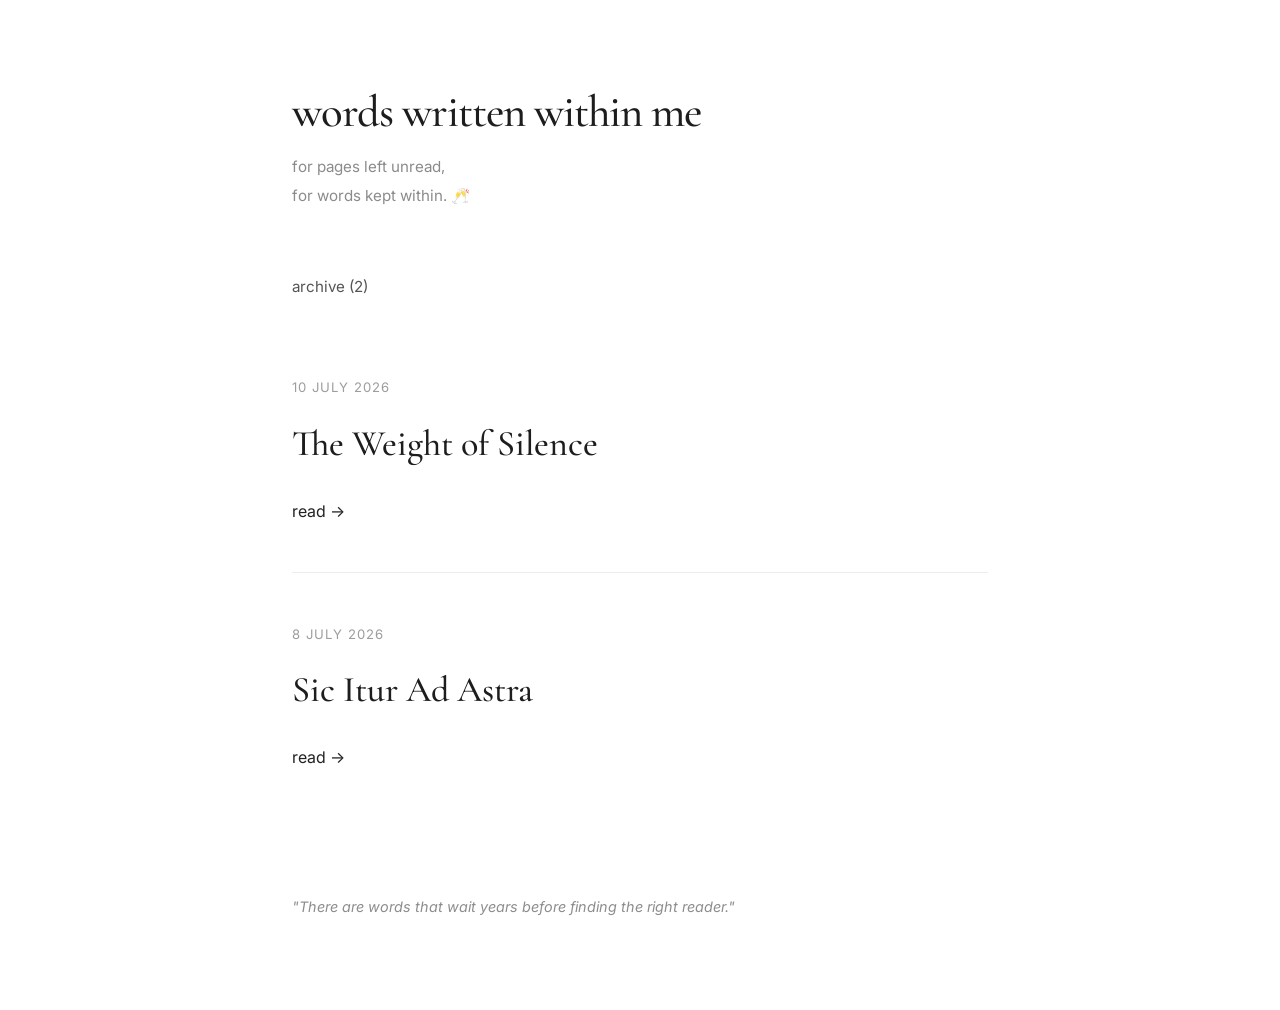
==== index.html @ 3eef4373 "Add files via upload" ====
<!DOCTYPE html>
<html lang="en">

<head>

<meta charset="UTF-8">
<meta name="viewport" content="width=device-width, initial-scale=1.0">

<title>words written within me</title>

<link rel="preconnect" href="https://fonts.googleapis.com">
<link rel="preconnect" href="https://fonts.gstatic.com" crossorigin>

<link href="https://fonts.googleapis.com/css2?family=Cormorant+Garamond:wght@400;500;600&family=Inter:wght@300;400&display=swap" rel="stylesheet">

<link rel="stylesheet" href="style.css">

</head>

<body>

<header>

<h1>words written within me</h1>

<p class="tagline">
for pages left unread,<br>
for words kept within. 🥂
</p>

</header>
<div class="intro-line"></div>
<nav>

<a href="#">archive (2)</a>

</nav>

<main>

<article>

<span class="date">10 July 2026</span>

<h2>The Weight of Silence</h2>

<a class="read" href="memento-vivere.html">read →</a>

</article>

<hr>

<article>

<span class="date">8 July 2026</span>

<h2>Sic Itur Ad Astra</h2>

<a class="read" href="#">read →</a>

</article>

</main>

<footer>

"There are words that wait years before finding the right reader."

</footer>

<script src="script.js"></script>

</body>

</html>
---- style.css ----
*{
    margin:0;
    padding:0;
    box-sizing:border-box;
}

html{
    scroll-behavior:smooth;
}

body{
    background:#ffffff;
    color:#1d1d1d;
    font-family:'Inter',sans-serif;
    max-width:760px;
    margin:auto;
    padding:90px 32px;
    line-height:1.9;
}

header{
    margin-bottom:60px;
}

h1{
    font-family:'Cormorant Garamond',serif;
    font-size:2.8rem;
    font-weight:500;
    line-height:1;
    letter-spacing:-1px;
    margin-bottom:18px;
}

.tagline{
.intro-line{
    width:100%;
    height:1px;
    background:#ececec;
    margin:42px 0 36px;
}
    color:#8b8b8b;
    font-size:.95rem;
}

nav{
    margin-bottom:70px;
}

nav a{
    color:#555;
    text-decoration:none;
    font-size:.95rem;
}

nav a:hover{
    color:#111;
}

article{
    margin-bottom:45px;
}

.date{
    color:#9d9d9d;
    font-size:.82rem;
    text-transform:uppercase;
    letter-spacing:1px;
}

h2{
    font-family:'Cormorant Garamond',serif;
    font-size:2.25rem;
    font-weight:500;
    margin:8px 0 18px;
}

.read{
    text-decoration:none;
    color:#222;
    transition:.25s;
}

.read:hover{
    padding-left:8px;
}

hr{
    border:none;
    border-top:1px solid #ececec;
    margin:45px 0;
}

footer{
    margin-top:120px;
    color:#8d8d8d;
    font-size:.9rem;
    font-style:italic;
}
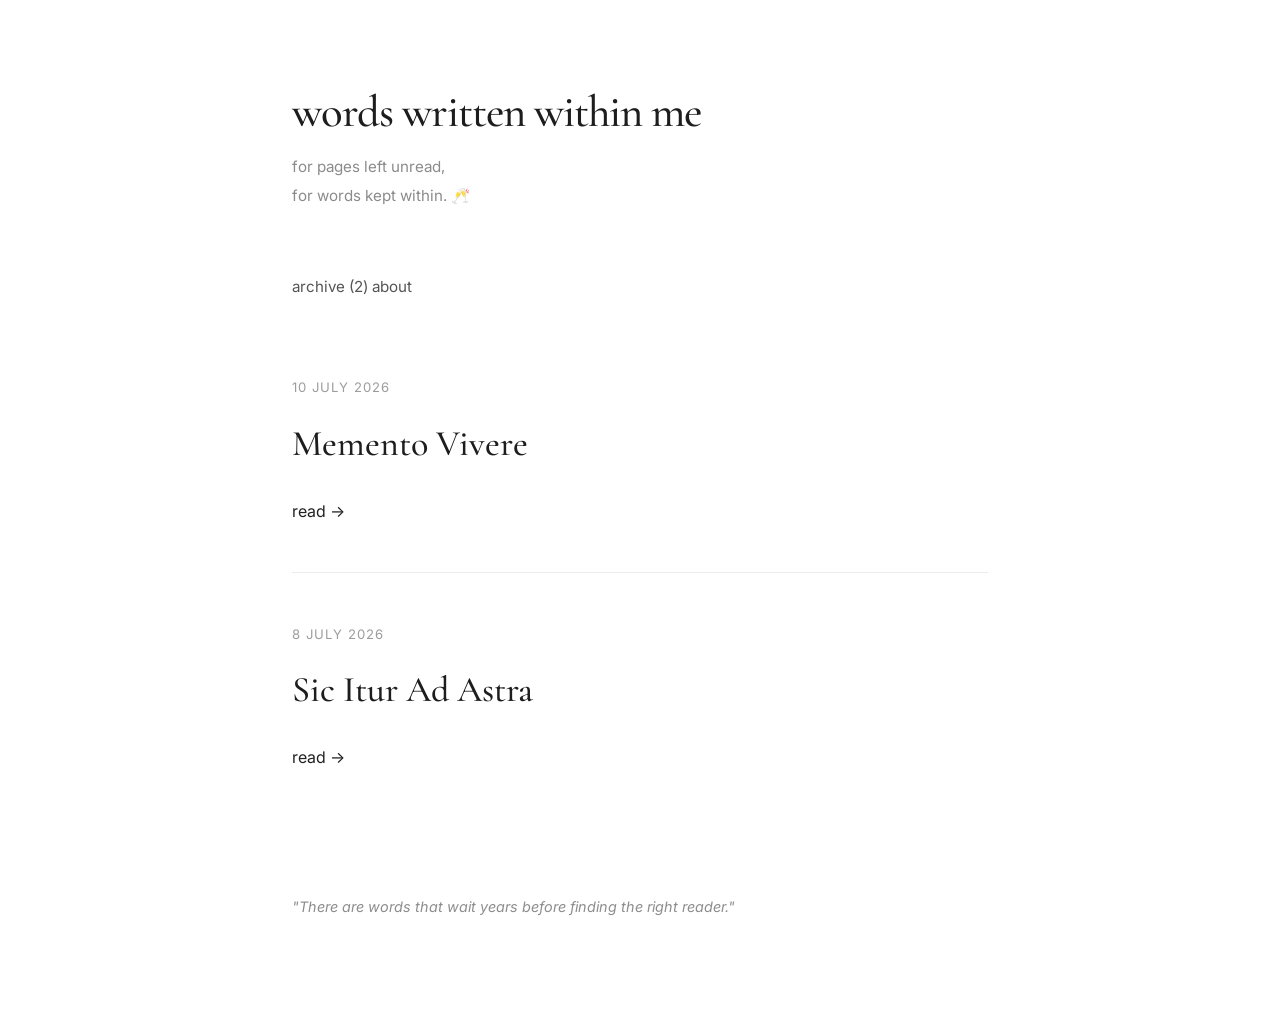
==== commit 95c2d78d: "Update index.html" ====
--- a/index.html
+++ b/index.html
@@ -32,7 +32,7 @@
 <div class="intro-line"></div>
 <nav>
 
-<a href="#">archive (2)</a>
+<a href="#">archive (2)    about     </a>
 
 </nav>
 
@@ -42,9 +42,9 @@
 
 <span class="date">10 July 2026</span>
 
-<h2>The Weight of Silence</h2>
+<h2>Memento Vivere</h2>
 
-<a class="read" href="memento-vivere.html">read →</a>
+<a class="read" href="gate.html">read →</a>
 
 </article>
 
